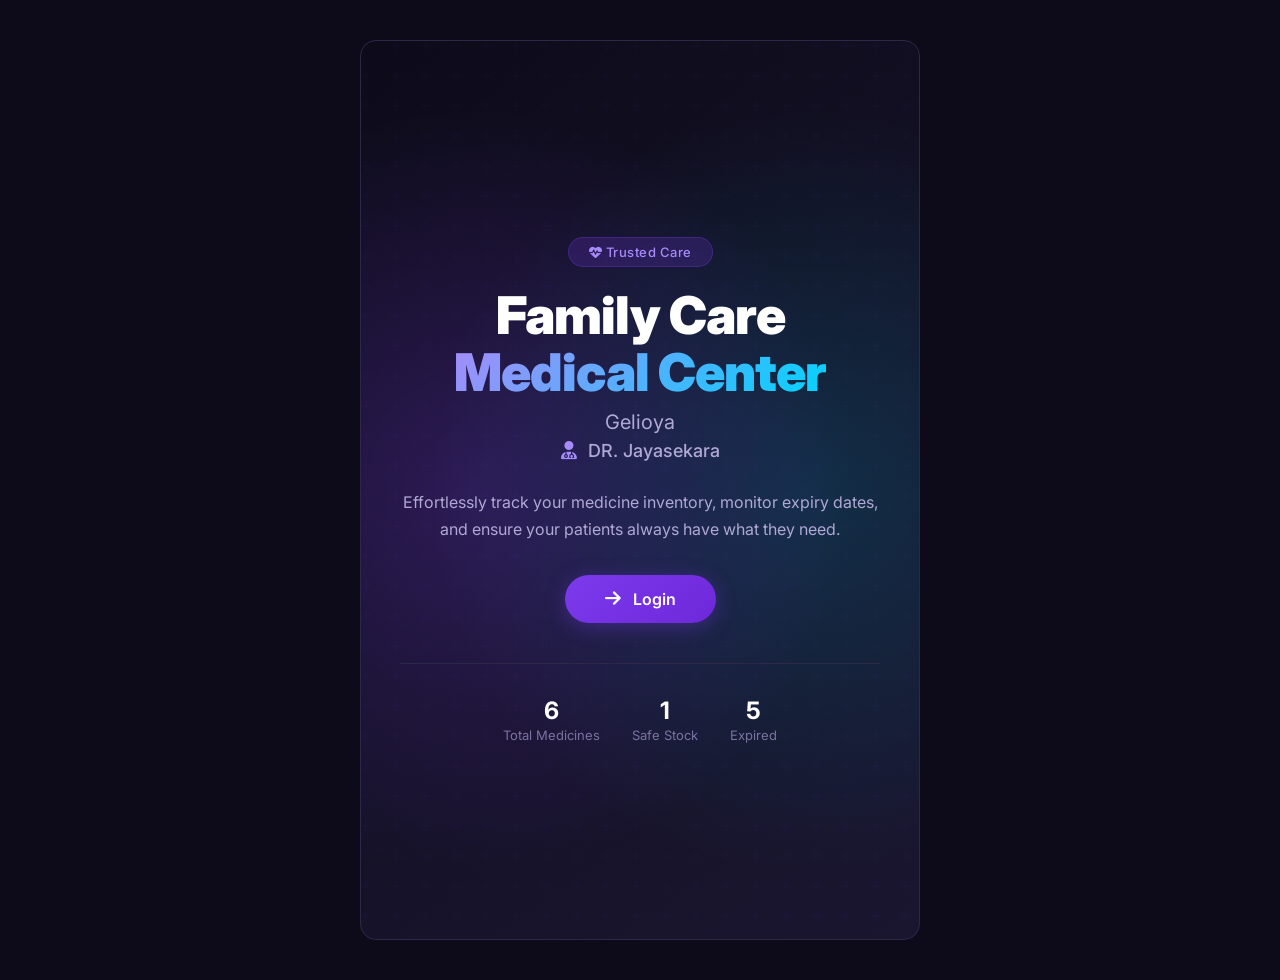
==== index.html @ 19b18eed "Add Login page and modif the project" ====
<!DOCTYPE html>
<html lang="en">
<head>
    <meta charset="UTF-8" />
    <meta name="viewport" content="width=device-width, initial-scale=1.0" />
    <title>MediTrack - Home</title>
    <!-- Google Fonts -->
    <link href="https://fonts.googleapis.com/css2?family=Inter:wght@300;400;500;600;700;800;900&display=swap" rel="stylesheet" />
    <!-- Font Awesome -->
    <link rel="stylesheet" href="https://cdnjs.cloudflare.com/ajax/libs/font-awesome/6.5.0/css/all.min.css" />
    <link rel="stylesheet" href="style.css" />
</head>
<body class="home-page">

    <!-- ===== MAIN CONTENT ===== -->
    <main class="main-content">

        <!-- Mobile Header -->
        <div class="mobile-header">
            <button class="sidebar-toggle" id="mobileToggle" onclick="toggleSidebar()">
                <i class="fas fa-bars"></i>
            </button>
            <span class="brand-mobile">MediTrack</span>
        </div>

        <!-- Home Page -->
        <section class="page" id="home">
            <div class="home-bg"></div>
            <div class="home-content">
                <div class="badge"><i class="fas fa-heartbeat"></i> Trusted Care</div>
                <h1>
                    Family Care<br />
                    <span class="highlight">Medical Center</span>
                </h1>
                <div class="sub-title">Gelioya</div>
                <div class="doctor-name-lg">
                    <i class="fas fa-user-md" style="color:var(--primary-light);margin-right:6px;"></i>
                    <span>DR. Jayasekara</span>
                </div>
                <p>
                    Effortlessly track your medicine inventory, monitor expiry dates,
                    and ensure your patients always have what they need.
                </p>
                <a href="login.html" class="btn-primary">
                    <i class="fas fa-arrow-right"></i> Login
                </a>

                <div class="home-stats-mini" id="homeStats">
                    <div class="stat-item">
                        <div class="num" id="homeTotal">0</div>
                        <div class="label">Total Medicines</div>
                    </div>
                    <div class="stat-item">
                        <div class="num" id="homeSafe">0</div>
                        <div class="label">Safe Stock</div>
                    </div>
                    <div class="stat-item">
                        <div class="num" id="homeExpired">0</div>
                        <div class="label">Expired</div>
                    </div>
                </div>
            </div>
        </section>

    </main>

    <!-- ===== SIDEBAR OVERLAY (mobile) ===== -->
    <div class="sidebar-overlay" id="sidebarOverlay"></div>

    <script src="app.js"></script>
    <script>
        // Sidebar toggle for mobile
        function toggleSidebar() {
            document.getElementById('sidebar').classList.toggle('open');
            document.getElementById('sidebarOverlay').classList.toggle('open');
        }
        document.getElementById('sidebarOverlay').addEventListener('click', function() {
            document.getElementById('sidebar').classList.remove('open');
            this.classList.remove('open');
        });

        // Update home stats
        function updateHomeStats() {
            const medicines = getMedicines();
            const total = medicines.length;
            let safe = 0, expired = 0;
            medicines.forEach(m => {
                const days = getDaysLeft(m.expiry);
                if (days < 0) expired++;
                else safe++;
            });
            document.getElementById('homeTotal').textContent = total;
            document.getElementById('homeSafe').textContent = safe;
            document.getElementById('homeExpired').textContent = expired;
        }
        updateHomeStats();
    </script>
</body>
</html>
---- style.css ----
/* ===== RESET & BASE ===== */
* {
    margin: 0;
    padding: 0;
    box-sizing: border-box;
}

:root {
    --primary: #7C3AED;
    --primary-light: #A78BFA;
    --primary-dark: #4C1D95;
    --secondary: #0D0B1A;
    --card-bg: #1A1630;
    --card-border: #2D2848;
    --text-primary: #FFFFFF;
    --text-secondary: #B0A8D4;
    --text-muted: #7A72A0;
    --accent: #00D4FF;
    --danger: #EF4444;
    --warning: #F59E0B;
    --success: #10B981;
    --info: #3B82F6;
    --radius: 16px;
    --shadow: 0 8px 32px rgba(0, 0, 0, 0.4);
    --transition: all 0.3s cubic-bezier(0.4, 0, 0.2, 1);
}

html {
    scroll-behavior: smooth;
}

body {
    font-family: 'Inter', sans-serif;
    background: var(--secondary);
    color: var(--text-primary);
    min-height: 100vh;
    overflow-x: hidden;
    display: flex;
}

/* ===== SCROLLBAR ===== */
::-webkit-scrollbar {
    width: 6px;
}

::-webkit-scrollbar-track {
    background: var(--secondary);
}

::-webkit-scrollbar-thumb {
    background: var(--primary);
    border-radius: 10px;
}

/* ===== SIDEBAR ===== */
.sidebar {
    width: 240px;
    min-height: 100vh;
    background: var(--card-bg);
    border-right: 1px solid var(--card-border);
    padding: 28px 20px;
    position: fixed;
    top: 0;
    left: 0;
    bottom: 0;
    z-index: 100;
    display: flex;
    flex-direction: column;
    transition: transform 0.3s ease;
}

.sidebar-brand {
    display: flex;
    align-items: center;
    gap: 12px;
    margin-bottom: 48px;
    padding-left: 4px;
}

.sidebar-brand .brand-icon {
    width: 44px;
    height: 44px;
    background: linear-gradient(135deg, var(--primary), var(--accent));
    border-radius: 12px;
    display: flex;
    align-items: center;
    justify-content: center;
    font-size: 22px;
    color: #fff;
    flex-shrink: 0;
}

.sidebar-brand h1 {
    font-size: 20px;
    font-weight: 800;
    background: linear-gradient(135deg, #fff, var(--primary-light));
    -webkit-background-clip: text;
    -webkit-text-fill-color: transparent;
    background-clip: text;
    letter-spacing: -0.5px;
}

.sidebar-nav {
    display: flex;
    flex-direction: column;
    gap: 6px;
    flex: 1;
}

.sidebar-nav a {
    display: flex;
    align-items: center;
    gap: 14px;
    padding: 12px 16px;
    border-radius: 12px;
    color: var(--text-secondary);
    text-decoration: none;
    font-weight: 500;
    font-size: 14px;
    transition: var(--transition);
    cursor: pointer;
}

.sidebar-nav a i {
    width: 20px;
    font-size: 16px;
    color: var(--text-muted);
    transition: var(--transition);
}

.sidebar-nav a:hover {
    background: rgba(124, 58, 237, 0.15);
    color: #fff;
}

.sidebar-nav a:hover i {
    color: var(--primary-light);
}

.sidebar-nav a.active {
    background: linear-gradient(135deg, rgba(124, 58, 237, 0.25), rgba(0, 212, 255, 0.10));
    color: #fff;
    box-shadow: inset 0 0 0 1px rgba(124, 58, 237, 0.3);
}

.sidebar-nav a.active i {
    color: var(--accent);
}

.sidebar-footer {
    margin-top: auto;
    padding-top: 20px;
    border-top: 1px solid var(--card-border);
    font-size: 12px;
    color: var(--text-muted);
    display: flex;
    flex-direction: column;
    gap: 4px;
}

.sidebar-footer .doctor-name {
    color: var(--text-secondary);
    font-weight: 500;
}

/* ===== MAIN CONTENT ===== */
.main-content {
    margin-left: 240px;
    flex: 1;
    padding: 32px 40px;
    min-height: 100vh;
    position: relative;
}

/* ===== PAGE CONTAINERS ===== */
.page {
    display: block;
    animation: fadeSlideIn 0.4s ease forwards;
}

@keyframes fadeSlideIn {
    0% {
        opacity: 0;
        transform: translateY(16px);
    }

    100% {
        opacity: 1;
        transform: translateY(0);
    }
}

/* ===== HOME PAGE ===== */
#home {
    min-height: 100vh;
    display: flex;
    align-items: center;
    justify-content: center;
    position: relative;
    padding: 20px 0;
}

.home-page .main-content {
    margin-left: 0;
    min-height: 100vh;
    display: flex;
    align-items: center;
    justify-content: center;
    padding: 40px 20px;
}

#home .home-bg {
    position: absolute;
    inset: 0;
    z-index: 0;
    border-radius: var(--radius);
    overflow: hidden;
    background:
        radial-gradient(ellipse at 20% 50%, rgba(124, 58, 237, 0.25) 0%, transparent 60%),
        radial-gradient(ellipse at 80% 50%, rgba(0, 212, 255, 0.15) 0%, transparent 60%),
        linear-gradient(145deg, #0D0B1A 0%, #1A1630 100%);
    border: 1px solid var(--card-border);
}

#home .home-bg::after {
    content: '';
    position: absolute;
    inset: 0;
    background:
        url("data:image/svg+xml,%3Csvg width='60' height='60' viewBox='0 0 60 60' xmlns='http://www.w3.org/2000/svg'%3E%3Cg fill='none' fill-rule='evenodd'%3E%3Cg fill='%237C3AED' fill-opacity='0.05'%3E%3Cpath d='M36 34v-4h-2v4h-4v2h4v4h2v-4h4v-2h-4zm0-30V0h-2v4h-4v2h4v4h2V6h4V4h-4zM6 34v-4H4v4H0v2h4v4h2v-4h4v-2H6zM6 4V0H4v4H0v2h4v4h2V6h4V4H6z'/%3E%3C/g%3E%3C/g%3E%3C/svg%3E");
    opacity: 0.5;
}

.home-content {
    position: relative;
    z-index: 1;
    text-align: center;
    max-width: 800px;
    padding: 40px;
}

.home-content .badge {
    display: inline-block;
    background: rgba(124, 58, 237, 0.2);
    border: 1px solid rgba(124, 58, 237, 0.3);
    padding: 6px 20px;
    border-radius: 50px;
    font-size: 13px;
    font-weight: 500;
    color: var(--primary-light);
    margin-bottom: 20px;
    letter-spacing: 0.5px;
}

.home-content h1 {
    font-size: 52px;
    font-weight: 900;
    line-height: 1.1;
    margin-bottom: 8px;
    letter-spacing: -1px;
}

.home-content h1 .highlight {
    background: linear-gradient(135deg, var(--primary-light), var(--accent));
    -webkit-background-clip: text;
    -webkit-text-fill-color: transparent;
    background-clip: text;
}

.home-content .sub-title {
    font-size: 20px;
    color: var(--text-secondary);
    font-weight: 400;
    margin-bottom: 6px;
}

.home-content .doctor-name-lg {
    font-size: 18px;
    color: var(--text-muted);
    font-weight: 400;
    margin-bottom: 28px;
}

.home-content .doctor-name-lg span {
    color: var(--text-secondary);
    font-weight: 500;
}

.home-content p {
    color: var(--text-secondary);
    font-size: 16px;
    line-height: 1.7;
    max-width: 480px;
    margin: 0 auto 32px;
}

.btn-primary {
    display: inline-flex;
    align-items: center;
    gap: 12px;
    padding: 14px 40px;
    background: linear-gradient(135deg, var(--primary), #6D28D9);
    color: #fff;
    border: none;
    border-radius: 50px;
    font-size: 16px;
    font-weight: 600;
    cursor: pointer;
    transition: var(--transition);
    box-shadow: 0 4px 20px rgba(124, 58, 237, 0.35);
    text-decoration: none;
}

.btn-primary:hover {
    transform: translateY(-2px);
    box-shadow: 0 8px 32px rgba(124, 58, 237, 0.5);
}

.btn-primary i {
    font-size: 18px;
}

.home-stats-mini {
    display: flex;
    gap: 32px;
    justify-content: center;
    margin-top: 40px;
    padding-top: 32px;
    border-top: 1px solid var(--card-border);
}

.home-stats-mini .stat-item {
    text-align: center;
}

.home-stats-mini .stat-item .num {
    font-size: 24px;
    font-weight: 700;
    color: #fff;
}

.home-stats-mini .stat-item .label {
    font-size: 13px;
    color: var(--text-muted);
    margin-top: 2px;
}

/* ===== DASHBOARD ===== */
.page-header {
    display: flex;
    justify-content: space-between;
    align-items: flex-start;
    margin-bottom: 28px;
    flex-wrap: wrap;
    gap: 16px;
}

.page-header h2 {
    font-size: 26px;
    font-weight: 700;
    letter-spacing: -0.5px;
}

.page-header h2 small {
    font-size: 15px;
    font-weight: 400;
    color: var(--text-muted);
    display: block;
    margin-top: 2px;
}

.page-header .header-actions {
    display: flex;
    gap: 12px;
    align-items: center;
}

.btn-outline {
    display: inline-flex;
    align-items: center;
    gap: 8px;
    padding: 10px 20px;
    background: transparent;
    color: var(--text-secondary);
    border: 1px solid var(--card-border);
    border-radius: 10px;
    font-size: 14px;
    font-weight: 500;
    cursor: pointer;
    transition: var(--transition);
    text-decoration: none;
}

.btn-outline:hover {
    background: rgba(124, 58, 237, 0.1);
    border-color: var(--primary);
    color: #fff;
}

.btn-add {
    display: inline-flex;
    align-items: center;
    gap: 8px;
    padding: 10px 24px;
    background: linear-gradient(135deg, var(--primary), #6D28D9);
    color: #fff;
    border: none;
    border-radius: 10px;
    font-size: 14px;
    font-weight: 600;
    cursor: pointer;
    transition: var(--transition);
    box-shadow: 0 4px 16px rgba(124, 58, 237, 0.3);
    text-decoration: none;
}

.btn-add:hover {
    transform: translateY(-2px);
    box-shadow: 0 8px 28px rgba(124, 58, 237, 0.45);
}

/* Stats Cards */
.stats-grid {
    display: grid;
    grid-template-columns: repeat(auto-fit, minmax(200px, 1fr));
    gap: 16px;
    margin-bottom: 28px;
}

.stat-card {
    background: var(--card-bg);
    border: 1px solid var(--card-border);
    border-radius: var(--radius);
    padding: 20px 24px;
    transition: var(--transition);
}

.stat-card:hover {
    border-color: rgba(124, 58, 237, 0.3);
    transform: translateY(-2px);
}

.stat-card .stat-icon {
    width: 44px;
    height: 44px;
    border-radius: 12px;
    display: flex;
    align-items: center;
    justify-content: center;
    font-size: 20px;
    margin-bottom: 12px;
}

.stat-card .stat-icon.purple {
    background: rgba(124, 58, 237, 0.2);
    color: var(--primary-light);
}

.stat-card .stat-icon.green {
    background: rgba(16, 185, 129, 0.2);
    color: var(--success);
}

.stat-card .stat-icon.red {
    background: rgba(239, 68, 68, 0.2);
    color: var(--danger);
}

.stat-card .stat-icon.yellow {
    background: rgba(245, 158, 11, 0.2);
    color: var(--warning);
}

.stat-card .stat-number {
    font-size: 28px;
    font-weight: 700;
    letter-spacing: -0.5px;
}

.stat-card .stat-label {
    font-size: 14px;
    color: var(--text-muted);
    margin-top: 2px;
}

/* Search & Table */
.table-toolbar {
    display: flex;
    justify-content: space-between;
    align-items: center;
    flex-wrap: wrap;
    gap: 12px;
    margin-bottom: 16px;
}

.search-box {
    display: flex;
    align-items: center;
    gap: 10px;
    background: var(--card-bg);
    border: 1px solid var(--card-border);
    border-radius: 10px;
    padding: 0 16px;
    transition: var(--transition);
    flex: 1;
    max-width: 360px;
}

.search-box:focus-within {
    border-color: var(--primary);
    box-shadow: 0 0 0 3px rgba(124, 58, 237, 0.15);
}

.search-box i {
    color: var(--text-muted);
    font-size: 14px;
}

.search-box input {
    background: none;
    border: none;
    padding: 11px 0;
    color: #fff;
    font-size: 14px;
    width: 100%;
    outline: none;
    font-family: inherit;
}

.search-box input::placeholder {
    color: var(--text-muted);
}

.table-wrapper {
    background: var(--card-bg);
    border: 1px solid var(--card-border);
    border-radius: var(--radius);
    overflow: hidden;
    overflow-x: auto;
}

table {
    width: 100%;
    border-collapse: collapse;
    font-size: 14px;
    min-width: 700px;
}

thead {
    background: rgba(124, 58, 237, 0.08);
}

thead th {
    padding: 14px 18px;
    text-align: left;
    font-weight: 600;
    color: var(--text-secondary);
    font-size: 12px;
    text-transform: uppercase;
    letter-spacing: 0.5px;
    border-bottom: 1px solid var(--card-border);
}

tbody td {
    padding: 14px 18px;
    border-bottom: 1px solid rgba(45, 40, 72, 0.5);
    color: var(--text-secondary);
    vertical-align: middle;
}

tbody tr:last-child td {
    border-bottom: none;
}

tbody tr:hover {
    background: rgba(124, 58, 237, 0.04);
}

.medicine-name {
    color: #fff;
    font-weight: 500;
}

/* Status Badges */
.status-badge {
    display: inline-flex;
    align-items: center;
    gap: 6px;
    padding: 4px 14px;
    border-radius: 50px;
    font-size: 12px;
    font-weight: 600;
    white-space: nowrap;
}

.status-badge .dot {
    width: 6px;
    height: 6px;
    border-radius: 50%;
    display: inline-block;
}

.status-badge.safe {
    background: rgba(16, 185, 129, 0.15);
    color: var(--success);
}

.status-badge.safe .dot {
    background: var(--success);
}

.status-badge.expiring {
    background: rgba(245, 158, 11, 0.15);
    color: var(--warning);
}

.status-badge.expiring .dot {
    background: var(--warning);
}

.status-badge.expired {
    background: rgba(239, 68, 68, 0.15);
    color: var(--danger);
}

.status-badge.expired .dot {
    background: var(--danger);
}

.days-left {
    font-weight: 500;
}

.days-left.safe {
    color: var(--success);
}

.days-left.expiring {
    color: var(--warning);
}

.days-left.expired {
    color: var(--danger);
}

.action-btns {
    display: flex;
    gap: 6px;
}

.action-btns a,
.action-btns button {
    background: none;
    border: none;
    padding: 6px 10px;
    border-radius: 8px;
    cursor: pointer;
    font-size: 13px;
    transition: var(--transition);
    color: var(--text-muted);
    text-decoration: none;
    display: inline-flex;
    align-items: center;
}

.action-btns .edit-btn:hover {
    background: rgba(59, 130, 246, 0.15);
    color: var(--info);
}

.action-btns .delete-btn:hover {
    background: rgba(239, 68, 68, 0.15);
    color: var(--danger);
}

.empty-state {
    text-align: center;
    padding: 48px 20px;
}

.empty-state i {
    font-size: 48px;
    color: var(--text-muted);
    margin-bottom: 16px;
    opacity: 0.4;
}

.empty-state h4 {
    font-size: 18px;
    font-weight: 600;
    margin-bottom: 4px;
    color: #fff;
}

.empty-state p {
    color: var(--text-muted);
    font-size: 14px;
}

/* ===== ADD PAGE (FORM) ===== */
.add-page {
    max-width: 600px;
    margin: 0 auto;
    padding: 20px 0;
}

.add-page .card {
    background: var(--card-bg);
    border: 1px solid var(--card-border);
    border-radius: var(--radius);
    padding: 32px;
    box-shadow: var(--shadow);
}

.add-page .card h2 {
    font-size: 24px;
    font-weight: 700;
    margin-bottom: 8px;
}

.add-page .card .sub {
    color: var(--text-muted);
    font-size: 14px;
    margin-bottom: 24px;
}

.form-group {
    margin-bottom: 18px;
}

.form-group label {
    display: block;
    font-size: 13px;
    font-weight: 600;
    color: var(--text-secondary);
    margin-bottom: 6px;
}

.form-group label .required {
    color: var(--danger);
    margin-left: 2px;
}

.form-group input,
.form-group select {
    width: 100%;
    padding: 11px 14px;
    background: rgba(255, 255, 255, 0.05);
    border: 1px solid var(--card-border);
    border-radius: 10px;
    color: #fff;
    font-size: 14px;
    font-family: inherit;
    transition: var(--transition);
    outline: none;
}

.form-group input:focus,
.form-group select:focus {
    border-color: var(--primary);
    box-shadow: 0 0 0 3px rgba(124, 58, 237, 0.15);
}

.form-group input::placeholder {
    color: var(--text-muted);
}

.form-group select option {
    background: var(--card-bg);
    color: #fff;
}

.form-actions {
    display: flex;
    gap: 12px;
    margin-top: 24px;
}

.form-actions .btn-secondary {
    flex: 1;
    padding: 11px;
    background: rgba(255, 255, 255, 0.06);
    border: 1px solid var(--card-border);
    border-radius: 10px;
    color: var(--text-secondary);
    font-weight: 500;
    cursor: pointer;
    transition: var(--transition);
    font-family: inherit;
    font-size: 14px;
    text-align: center;
    text-decoration: none;
}

.form-actions .btn-secondary:hover {
    background: rgba(255, 255, 255, 0.10);
    color: #fff;
}

.form-actions .btn-submit {
    flex: 2;
    padding: 11px;
    background: linear-gradient(135deg, var(--primary), #6D28D9);
    border: none;
    border-radius: 10px;
    color: #fff;
    font-weight: 600;
    cursor: pointer;
    transition: var(--transition);
    font-family: inherit;
    font-size: 14px;
    box-shadow: 0 4px 16px rgba(124, 58, 237, 0.3);
}

.form-actions .btn-submit:hover {
    transform: translateY(-2px);
    box-shadow: 0 8px 28px rgba(124, 58, 237, 0.45);
}

/* ===== TOAST (optional, used in dashboard) ===== */
.toast-container {
    position: fixed;
    bottom: 30px;
    right: 30px;
    z-index: 300;
    display: flex;
    flex-direction: column;
    gap: 10px;
    max-width: 380px;
    width: 100%;
}

.toast {
    padding: 14px 20px;
    background: var(--card-bg);
    border: 1px solid var(--card-border);
    border-radius: 12px;
    box-shadow: var(--shadow);
    display: flex;
    align-items: center;
    gap: 12px;
    animation: slideInToast 0.35s ease;
    border-left: 4px solid var(--primary);
}

.toast.success {
    border-left-color: var(--success);
}

.toast.error {
    border-left-color: var(--danger);
}

.toast.warning {
    border-left-color: var(--warning);
}

.toast .toast-icon {
    font-size: 20px;
    flex-shrink: 0;
}

.toast .toast-icon.success {
    color: var(--success);
}

.toast .toast-icon.error {
    color: var(--danger);
}

.toast .toast-icon.warning {
    color: var(--warning);
}

.toast .toast-msg {
    font-size: 14px;
    font-weight: 500;
    flex: 1;
}

.toast .toast-close {
    background: none;
    border: none;
    color: var(--text-muted);
    cursor: pointer;
    font-size: 16px;
    padding: 4px;
}

@keyframes slideInToast {
    0% {
        opacity: 0;
        transform: translateX(40px);
    }

    100% {
        opacity: 1;
        transform: translateX(0);
    }
}

/* ===== RESPONSIVE ===== */
@media (max-width: 992px) {
    .sidebar {
        transform: translateX(-100%);
        width: 260px;
    }

    .sidebar.open {
        transform: translateX(0);
    }

    .main-content {
        margin-left: 0;
        padding: 20px;
    }

    .home-content h1 {
        font-size: 36px;
    }

    .stats-grid {
        grid-template-columns: repeat(2, 1fr);
    }

    .page-header {
        flex-direction: column;
        align-items: stretch;
    }

    .page-header .header-actions {
        flex-wrap: wrap;
    }

    .search-box {
        max-width: 100%;
    }
}

@media (max-width: 600px) {
    .stats-grid {
        grid-template-columns: 1fr;
    }

    .home-content h1 {
        font-size: 28px;
    }

    .home-stats-mini {
        flex-direction: column;
        gap: 12px;
    }

    .add-page .card {
        padding: 20px;
    }

    .form-actions {
        flex-direction: column;
    }

    .table-wrapper {
        font-size: 13px;
    }

    thead th,
    tbody td {
        padding: 10px 12px;
    }

    .action-btns a,
    .action-btns button {
        padding: 4px 8px;
        font-size: 12px;
    }

    .sidebar-toggle {
        display: flex !important;
    }
}

/* ===== HAMBURGER TOGGLE (mobile) ===== */
.sidebar-toggle {
    display: none;
    background: var(--card-bg);
    border: 1px solid var(--card-border);
    border-radius: 10px;
    padding: 10px 14px;
    color: #fff;
    font-size: 20px;
    cursor: pointer;
    align-items: center;
    justify-content: center;
    transition: var(--transition);
}

.sidebar-toggle:hover {
    background: rgba(124, 58, 237, 0.15);
}

.sidebar-overlay {
    display: none;
    position: fixed;
    inset: 0;
    background: rgba(0, 0, 0, 0.5);
    z-index: 99;
}

.sidebar-overlay.open {
    display: block;
}

.mobile-header {
    display: none;
    align-items: center;
    gap: 14px;
    margin-bottom: 20px;
}

.mobile-header .brand-mobile {
    font-size: 20px;
    font-weight: 800;
    background: linear-gradient(135deg, #fff, var(--primary-light));
    -webkit-background-clip: text;
    -webkit-text-fill-color: transparent;
    background-clip: text;
}

@media (max-width: 992px) {
    .mobile-header {
        display: flex;
    }
}



/* ===== LOGIN CARD ===== */
.login-wrapper {
    width: 100%;
    max-width: 800px;
    min-height: 100vh;
    display: flex;
    align-items: center;
    justify-content: center;
    margin: 0 auto;
    padding: 40px 16px;
    animation: fadeSlideIn 0.5s ease forwards;
}

@keyframes fadeSlideIn {
    0% {
        opacity: 0;
        transform: translateY(24px);
    }

    100% {
        opacity: 1;
        transform: translateY(0);
    }
}

.login-card {
    background: var(--card-bg);
    border: 1px solid var(--card-border);
    border-radius: var(--radius);
    padding: 40px 32px;
    box-shadow: var(--shadow);
    position: relative;
    overflow: hidden;
}

/* subtle glow */
.login-card::before {
    content: '';
    position: absolute;
    top: -50%;
    left: -50%;
    width: 200%;
    height: 200%;
    background: radial-gradient(circle at 30% 20%, rgba(124, 58, 237, 0.06), transparent 60%);
    pointer-events: none;
}

.login-brand {
    display: flex;
    align-items: center;
    justify-content: center;
    gap: 14px;
    margin-bottom: 32px;
}

.login-brand .brand-icon {
    width: 52px;
    height: 52px;
    background: linear-gradient(135deg, var(--primary), var(--accent));
    border-radius: 14px;
    display: flex;
    align-items: center;
    justify-content: center;
    font-size: 26px;
    color: #fff;
    flex-shrink: 0;
}

.login-brand h1 {
    font-size: 28px;
    font-weight: 800;
    background: linear-gradient(135deg, #fff, var(--primary-light));
    -webkit-background-clip: text;
    -webkit-text-fill-color: transparent;
    background-clip: text;
    letter-spacing: -0.5px;
}

.login-title {
    text-align: center;
    margin-bottom: 28px;
}

.login-title h2 {
    font-size: 22px;
    font-weight: 700;
    letter-spacing: -0.3px;
}

.login-title p {
    color: var(--text-muted);
    font-size: 14px;
    margin-top: 4px;
}

/* ===== FORM ===== */
.form-group {
    margin-bottom: 20px;
}

.form-group label {
    display: block;
    font-size: 13px;
    font-weight: 600;
    color: var(--text-secondary);
    margin-bottom: 6px;
}

.form-group label .required {
    color: var(--danger);
    margin-left: 2px;
}

.form-group .input-wrap {
    position: relative;
}

.form-group .input-wrap i {
    position: absolute;
    left: 14px;
    top: 50%;
    transform: translateY(-50%);
    color: var(--text-muted);
    font-size: 16px;
    transition: var(--transition);
}

.form-group input {
    width: 100%;
    padding: 12px 14px 12px 44px;
    background: rgba(255, 255, 255, 0.05);
    border: 1px solid var(--card-border);
    border-radius: 10px;
    color: #fff;
    font-size: 15px;
    font-family: inherit;
    transition: var(--transition);
    outline: none;
}

.form-group input:focus {
    border-color: var(--primary);
    box-shadow: 0 0 0 3px rgba(124, 58, 237, 0.15);
}

.form-group input::placeholder {
    color: var(--text-muted);
}

.form-group .input-wrap:focus-within i {
    color: var(--primary-light);
}

/* ===== OPTIONS ROW ===== */
.login-options {
    display: flex;
    justify-content: space-between;
    align-items: center;
    margin: 6px 0 24px;
    font-size: 13px;
}

.login-options .remember {
    display: flex;
    align-items: center;
    gap: 8px;
    color: var(--text-secondary);
    cursor: pointer;
}

.login-options .remember input[type="checkbox"] {
    accent-color: var(--primary);
    width: 16px;
    height: 16px;
    cursor: pointer;
}

.login-options .forgot a {
    color: var(--text-muted);
    text-decoration: none;
    transition: var(--transition);
}

.login-options .forgot a:hover {
    color: var(--primary-light);
}

/* ===== BUTTON ===== */
.btn-login {
    width: 100%;
    padding: 14px;
    background: linear-gradient(135deg, var(--primary), #6D28D9);
    border: none;
    border-radius: 10px;
    color: #fff;
    font-size: 16px;
    font-weight: 600;
    cursor: pointer;
    transition: var(--transition);
    box-shadow: 0 4px 20px rgba(124, 58, 237, 0.35);
    display: flex;
    align-items: center;
    justify-content: center;
    gap: 10px;
    font-family: inherit;
}

.btn-login:hover {
    transform: translateY(-2px);
    box-shadow: 0 8px 32px rgba(124, 58, 237, 0.5);
}

.btn-login:active {
    transform: translateY(0);
}

/* ===== ERROR MESSAGE ===== */
.login-error {
    background: rgba(239, 68, 68, 0.12);
    border: 1px solid rgba(239, 68, 68, 0.25);
    border-radius: 10px;
    padding: 12px 16px;
    margin-bottom: 20px;
    display: none;
    align-items: center;
    gap: 10px;
    color: #FCA5A5;
    font-size: 14px;
    font-weight: 500;
}

.login-error i {
    color: var(--danger);
    font-size: 18px;
}

.login-error.show {
    display: flex;
}

/* ===== RESPONSIVE ===== */
@media (max-width: 480px) {
    .login-card {
        padding: 28px 20px;
    }

    .login-brand h1 {
        font-size: 22px;
    }

    .login-brand .brand-icon {
        width: 44px;
        height: 44px;
        font-size: 20px;
    }

    .login-title h2 {
        font-size: 19px;
    }

    .login-options {
        flex-direction: column;
        align-items: flex-start;
        gap: 10px;
    }
}
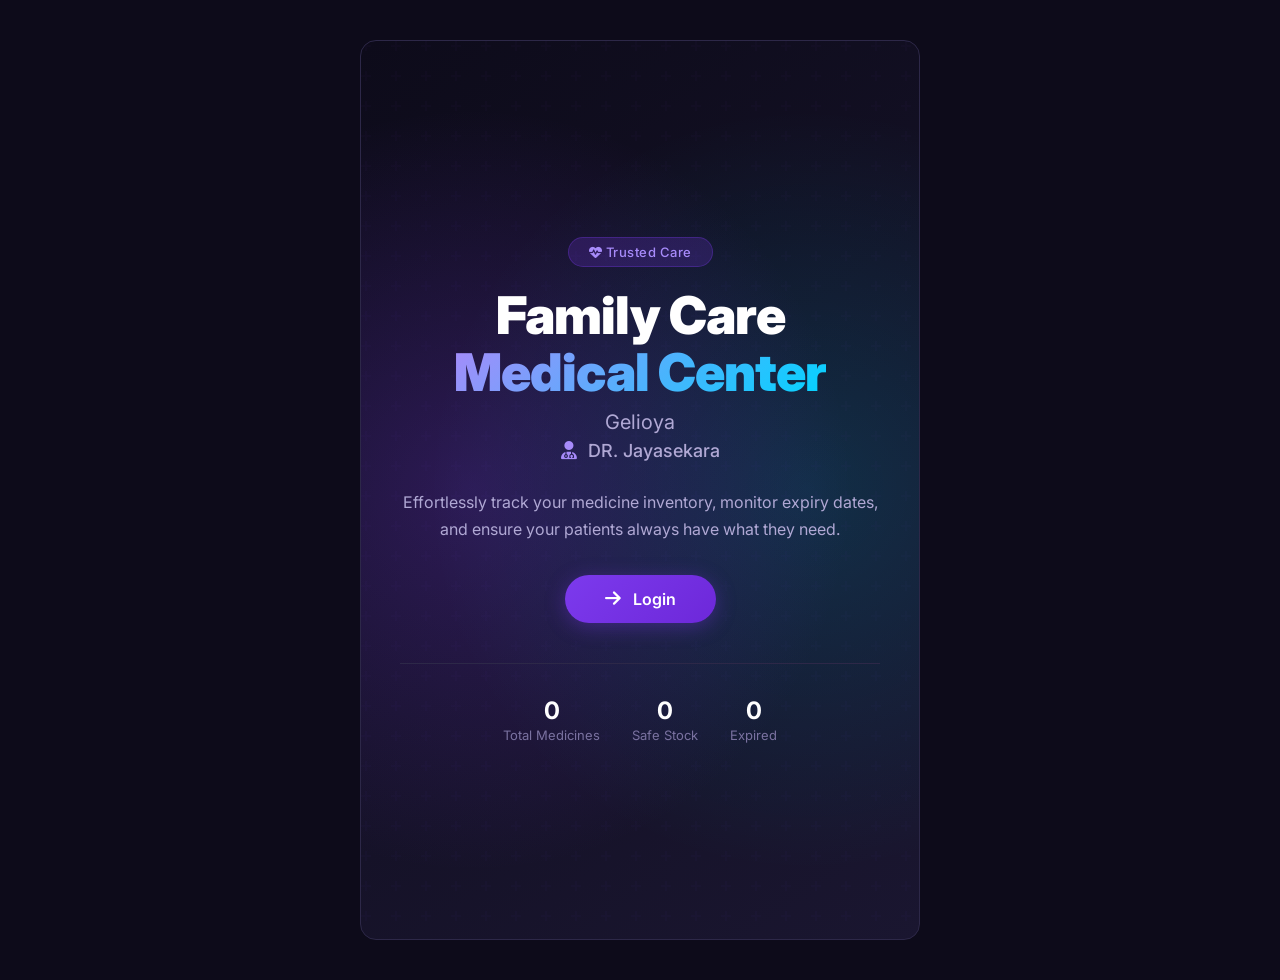
==== commit 7c83fe93: "Setup PHP Project Structure" ====
--- a/index.html
+++ b/index.html
@@ -8,7 +8,7 @@
     <link href="https://fonts.googleapis.com/css2?family=Inter:wght@300;400;500;600;700;800;900&display=swap" rel="stylesheet" />
     <!-- Font Awesome -->
     <link rel="stylesheet" href="https://cdnjs.cloudflare.com/ajax/libs/font-awesome/6.5.0/css/all.min.css" />
-    <link rel="stylesheet" href="style.css" />
+    <link rel="stylesheet" href="assets/style.css" />
 </head>
 <body class="home-page">
 
@@ -67,7 +67,7 @@
     <!-- ===== SIDEBAR OVERLAY (mobile) ===== -->
     <div class="sidebar-overlay" id="sidebarOverlay"></div>
 
-    <script src="app.js"></script>
+    <script src="assets/app.js"></script>
     <script>
         // Sidebar toggle for mobile
         function toggleSidebar() {
--- a/assets/style.css
+++ b/assets/style.css
@@ -0,0 +1,942 @@
+/* ===== RESET & BASE ===== */
+* {
+    margin: 0;
+    padding: 0;
+    box-sizing: border-box;
+}
+
+:root {
+    --primary: #7C3AED;
+    --primary-light: #A78BFA;
+    --primary-dark: #4C1D95;
+    --secondary: #0D0B1A;
+    --card-bg: #1A1630;
+    --card-border: #2D2848;
+    --text-primary: #FFFFFF;
+    --text-secondary: #B0A8D4;
+    --text-muted: #7A72A0;
+    --accent: #00D4FF;
+    --danger: #EF4444;
+    --warning: #F59E0B;
+    --success: #10B981;
+    --info: #3B82F6;
+    --radius: 16px;
+    --shadow: 0 8px 32px rgba(0, 0, 0, 0.4);
+    --transition: all 0.3s cubic-bezier(0.4, 0, 0.2, 1);
+}
+
+html {
+    scroll-behavior: smooth;
+}
+
+body {
+    font-family: 'Inter', sans-serif;
+    background: var(--secondary);
+    color: var(--text-primary);
+    min-height: 100vh;
+    overflow-x: hidden;
+    display: flex;
+}
+
+/* ===== SCROLLBAR ===== */
+::-webkit-scrollbar {
+    width: 6px;
+}
+
+::-webkit-scrollbar-track {
+    background: var(--secondary);
+}
+
+::-webkit-scrollbar-thumb {
+    background: var(--primary);
+    border-radius: 10px;
+}
+
+/* ===== SIDEBAR ===== */
+.sidebar {
+    width: 240px;
+    min-height: 100vh;
+    background: var(--card-bg);
+    border-right: 1px solid var(--card-border);
+    padding: 28px 20px;
+    position: fixed;
+    top: 0;
+    left: 0;
+    bottom: 0;
+    z-index: 100;
+    display: flex;
+    flex-direction: column;
+    transition: transform 0.3s ease;
+}
+
+.sidebar-brand {
+    display: flex;
+    align-items: center;
+    gap: 12px;
+    margin-bottom: 48px;
+    padding-left: 4px;
+}
+
+.sidebar-brand .brand-icon {
+    width: 44px;
+    height: 44px;
+    background: linear-gradient(135deg, var(--primary), var(--accent));
+    border-radius: 12px;
+    display: flex;
+    align-items: center;
+    justify-content: center;
+    font-size: 22px;
+    color: #fff;
+    flex-shrink: 0;
+}
+
+.sidebar-brand h1 {
+    font-size: 20px;
+    font-weight: 800;
+    background: linear-gradient(135deg, #fff, var(--primary-light));
+    -webkit-background-clip: text;
+    -webkit-text-fill-color: transparent;
+    background-clip: text;
+    letter-spacing: -0.5px;
+}
+
+.sidebar-nav {
+    display: flex;
+    flex-direction: column;
+    gap: 6px;
+    flex: 1;
+}
+
+.sidebar-nav a {
+    display: flex;
+    align-items: center;
+    gap: 14px;
+    padding: 12px 16px;
+    border-radius: 12px;
+    color: var(--text-secondary);
+    text-decoration: none;
+    font-weight: 500;
+    font-size: 14px;
+    transition: var(--transition);
+    cursor: pointer;
+}
+
+.sidebar-nav a i {
+    width: 20px;
+    font-size: 16px;
+    color: var(--text-muted);
+    transition: var(--transition);
+}
+
+.sidebar-nav a:hover {
+    background: rgba(124, 58, 237, 0.15);
+    color: #fff;
+}
+
+.sidebar-nav a:hover i {
+    color: var(--primary-light);
+}
+
+.sidebar-nav a.active {
+    background: linear-gradient(135deg, rgba(124, 58, 237, 0.25), rgba(0, 212, 255, 0.10));
+    color: #fff;
+    box-shadow: inset 0 0 0 1px rgba(124, 58, 237, 0.3);
+}
+
+.sidebar-nav a.active i {
+    color: var(--accent);
+}
+
+.sidebar-footer {
+    margin-top: auto;
+    padding-top: 20px;
+    border-top: 1px solid var(--card-border);
+    font-size: 12px;
+    color: var(--text-muted);
+    display: flex;
+    flex-direction: column;
+    gap: 4px;
+}
+
+.sidebar-footer .doctor-name {
+    color: var(--text-secondary);
+    font-weight: 500;
+}
+
+/* ===== MAIN CONTENT ===== */
+.main-content {
+    margin-left: 240px;
+    flex: 1;
+    padding: 32px 40px;
+    min-height: 100vh;
+    position: relative;
+}
+
+/* ===== PAGE CONTAINERS ===== */
+.page {
+    display: block;
+    animation: fadeSlideIn 0.4s ease forwards;
+}
+
+@keyframes fadeSlideIn {
+    0% {
+        opacity: 0;
+        transform: translateY(16px);
+    }
+
+    100% {
+        opacity: 1;
+        transform: translateY(0);
+    }
+}
+
+/* ===== HOME PAGE ===== */
+#home {
+    min-height: 100vh;
+    display: flex;
+    align-items: center;
+    justify-content: center;
+    position: relative;
+    padding: 20px 0;
+}
+
+.home-page .main-content {
+    margin-left: 0;
+    min-height: 100vh;
+    display: flex;
+    align-items: center;
+    justify-content: center;
+    padding: 40px 20px;
+}
+
+#home .home-bg {
+    position: absolute;
+    inset: 0;
+    z-index: 0;
+    border-radius: var(--radius);
+    overflow: hidden;
+    background:
+        radial-gradient(ellipse at 20% 50%, rgba(124, 58, 237, 0.25) 0%, transparent 60%),
+        radial-gradient(ellipse at 80% 50%, rgba(0, 212, 255, 0.15) 0%, transparent 60%),
+        linear-gradient(145deg, #0D0B1A 0%, #1A1630 100%);
+    border: 1px solid var(--card-border);
+}
+
+#home .home-bg::after {
+    content: '';
+    position: absolute;
+    inset: 0;
+    background:
+        url("data:image/svg+xml,%3Csvg width='60' height='60' viewBox='0 0 60 60' xmlns='http://www.w3.org/2000/svg'%3E%3Cg fill='none' fill-rule='evenodd'%3E%3Cg fill='%237C3AED' fill-opacity='0.05'%3E%3Cpath d='M36 34v-4h-2v4h-4v2h4v4h2v-4h4v-2h-4zm0-30V0h-2v4h-4v2h4v4h2V6h4V4h-4zM6 34v-4H4v4H0v2h4v4h2v-4h4v-2H6zM6 4V0H4v4H0v2h4v4h2V6h4V4H6z'/%3E%3C/g%3E%3C/g%3E%3C/svg%3E");
+    opacity: 0.5;
+}
+
+.home-content {
+    position: relative;
+    z-index: 1;
+    text-align: center;
+    max-width: 800px;
+    padding: 40px;
+}
+
+.home-content .badge {
+    display: inline-block;
+    background: rgba(124, 58, 237, 0.2);
+    border: 1px solid rgba(124, 58, 237, 0.3);
+    padding: 6px 20px;
+    border-radius: 50px;
+    font-size: 13px;
+    font-weight: 500;
+    color: var(--primary-light);
+    margin-bottom: 20px;
+    letter-spacing: 0.5px;
+}
+
+.home-content h1 {
+    font-size: 52px;
+    font-weight: 900;
+    line-height: 1.1;
+    margin-bottom: 8px;
+    letter-spacing: -1px;
+}
+
+.home-content h1 .highlight {
+    background: linear-gradient(135deg, var(--primary-light), var(--accent));
+    -webkit-background-clip: text;
+    -webkit-text-fill-color: transparent;
+    background-clip: text;
+}
+
+.home-content .sub-title {
+    font-size: 20px;
+    color: var(--text-secondary);
+    font-weight: 400;
+    margin-bottom: 6px;
+}
+
+.home-content .doctor-name-lg {
+    font-size: 18px;
+    color: var(--text-muted);
+    font-weight: 400;
+    margin-bottom: 28px;
+}
+
+.home-content .doctor-name-lg span {
+    color: var(--text-secondary);
+    font-weight: 500;
+}
+
+.home-content p {
+    color: var(--text-secondary);
+    font-size: 16px;
+    line-height: 1.7;
+    max-width: 480px;
+    margin: 0 auto 32px;
+}
+
+.btn-primary {
+    display: inline-flex;
+    align-items: center;
+    gap: 12px;
+    padding: 14px 40px;
+    background: linear-gradient(135deg, var(--primary), #6D28D9);
+    color: #fff;
+    border: none;
+    border-radius: 50px;
+    font-size: 16px;
+    font-weight: 600;
+    cursor: pointer;
+    transition: var(--transition);
+    box-shadow: 0 4px 20px rgba(124, 58, 237, 0.35);
+    text-decoration: none;
+}
+
+.btn-primary:hover {
+    transform: translateY(-2px);
+    box-shadow: 0 8px 32px rgba(124, 58, 237, 0.5);
+}
+
+.btn-primary i {
+    font-size: 18px;
+}
+
+.home-stats-mini {
+    display: flex;
+    gap: 32px;
+    justify-content: center;
+    margin-top: 40px;
+    padding-top: 32px;
+    border-top: 1px solid var(--card-border);
+}
+
+.home-stats-mini .stat-item {
+    text-align: center;
+}
+
+.home-stats-mini .stat-item .num {
+    font-size: 24px;
+    font-weight: 700;
+    color: #fff;
+}
+
+.home-stats-mini .stat-item .label {
+    font-size: 13px;
+    color: var(--text-muted);
+    margin-top: 2px;
+}
+
+/* ===== DASHBOARD ===== */
+.page-header {
+    display: flex;
+    justify-content: space-between;
+    align-items: flex-start;
+    margin-bottom: 28px;
+    flex-wrap: wrap;
+    gap: 16px;
+}
+
+.page-header h2 {
+    font-size: 26px;
+    font-weight: 700;
+    letter-spacing: -0.5px;
+}
+
+.page-header h2 small {
+    font-size: 15px;
+    font-weight: 400;
+    color: var(--text-muted);
+    display: block;
+    margin-top: 2px;
+}
+
+.page-header .header-actions {
+    display: flex;
+    gap: 12px;
+    align-items: center;
+}
+
+.btn-outline {
+    display: inline-flex;
+    align-items: center;
+    gap: 8px;
+    padding: 10px 20px;
+    background: transparent;
+    color: var(--text-secondary);
+    border: 1px solid var(--card-border);
+    border-radius: 10px;
+    font-size: 14px;
+    font-weight: 500;
+    cursor: pointer;
+    transition: var(--transition);
+    text-decoration: none;
+}
+
+.btn-outline:hover {
+    background: rgba(124, 58, 237, 0.1);
+    border-color: var(--primary);
+    color: #fff;
+}
+
+.btn-add {
+    display: inline-flex;
+    align-items: center;
+    gap: 8px;
+    padding: 12px 20px;
+    background: linear-gradient(135deg, var(--primary), var(--accent));
+    color: #fff;
+    border: none;
+    border-radius: 10px;
+    font-size: 14px;
+    font-weight: 600;
+    cursor: pointer;
+    transition: var(--transition);
+    text-decoration: none;
+}
+
+.btn-add:hover {
+    transform: translateY(-2px);
+    box-shadow: 0 8px 24px rgba(124, 58, 237, 0.35);
+}
+
+.stats-grid {
+    display: grid;
+    grid-template-columns: repeat(4, minmax(0, 1fr));
+    gap: 18px;
+    margin-bottom: 24px;
+}
+
+.stat-card {
+    background: linear-gradient(135deg, rgba(124, 58, 237, 0.12), rgba(255,255,255,0.02));
+    border: 1px solid var(--card-border);
+    border-radius: var(--radius);
+    padding: 20px;
+    display: flex;
+    align-items: center;
+    gap: 16px;
+    box-shadow: var(--shadow);
+}
+
+.stat-icon {
+    width: 52px;
+    height: 52px;
+    border-radius: 14px;
+    display: flex;
+    align-items: center;
+    justify-content: center;
+    font-size: 22px;
+    color: #fff;
+    flex-shrink: 0;
+}
+
+.stat-icon.purple { background: linear-gradient(135deg, var(--primary), #6D28D9); }
+.stat-icon.green { background: linear-gradient(135deg, var(--success), #059669); }
+.stat-icon.red { background: linear-gradient(135deg, var(--danger), #DC2626); }
+.stat-icon.yellow { background: linear-gradient(135deg, var(--warning), #D97706); }
+
+.stat-number {
+    font-size: 28px;
+    font-weight: 800;
+    letter-spacing: -0.5px;
+}
+
+.stat-label {
+    color: var(--text-muted);
+    font-size: 14px;
+    margin-top: 2px;
+}
+
+.table-toolbar {
+    display: flex;
+    justify-content: space-between;
+    align-items: center;
+    gap: 12px;
+    margin-bottom: 14px;
+    flex-wrap: wrap;
+}
+
+.search-box {
+    position: relative;
+    flex: 1;
+    max-width: 380px;
+}
+
+.search-box i {
+    position: absolute;
+    left: 14px;
+    top: 50%;
+    transform: translateY(-50%);
+    color: var(--text-muted);
+}
+
+.search-box input {
+    width: 100%;
+    padding: 12px 14px 12px 42px;
+    border: 1px solid var(--card-border);
+    border-radius: 10px;
+    background: rgba(255,255,255,0.04);
+    color: #fff;
+    outline: none;
+}
+
+.table-wrapper {
+    overflow-x: auto;
+    background: linear-gradient(135deg, rgba(124,58,237,0.08), rgba(255,255,255,0.02));
+    border: 1px solid var(--card-border);
+    border-radius: var(--radius);
+    box-shadow: var(--shadow);
+}
+
+table {
+    width: 100%;
+    border-collapse: collapse;
+    min-width: 760px;
+}
+
+th, td {
+    padding: 14px 16px;
+    text-align: left;
+    border-bottom: 1px solid rgba(255,255,255,0.06);
+}
+
+th {
+    background: rgba(255,255,255,0.03);
+    color: var(--text-secondary);
+    font-size: 12px;
+    font-weight: 600;
+    text-transform: uppercase;
+    letter-spacing: 0.03em;
+}
+
+tbody tr:hover {
+    background: rgba(255,255,255,0.03);
+}
+
+.medicine-name {
+    font-weight: 600;
+}
+
+.status-badge {
+    display: inline-flex;
+    align-items: center;
+    gap: 8px;
+    padding: 7px 12px;
+    border-radius: 999px;
+    font-size: 12px;
+    font-weight: 600;
+}
+
+.status-badge.safe {
+    background: rgba(16, 185, 129, 0.15);
+    color: #86efac;
+}
+
+.status-badge.expiring {
+    background: rgba(245, 158, 11, 0.15);
+    color: #fbbf24;
+}
+
+.status-badge.expired {
+    background: rgba(239, 68, 68, 0.15);
+    color: #fca5a5;
+}
+
+.status-badge .dot {
+    width: 8px;
+    height: 8px;
+    border-radius: 50%;
+    background: currentColor;
+}
+
+.days-left.safe { color: #86efac; }
+.days-left.expiring { color: #fbbf24; }
+.days-left.expired { color: #fca5a5; }
+
+.action-btns {
+    display: flex;
+    justify-content: center;
+    gap: 8px;
+}
+
+.edit-btn, .delete-btn {
+    width: 36px;
+    height: 36px;
+    border: none;
+    border-radius: 10px;
+    cursor: pointer;
+    display: inline-flex;
+    align-items: center;
+    justify-content: center;
+    color: #fff;
+    text-decoration: none;
+}
+
+.edit-btn { background: rgba(59, 130, 246, 0.2); }
+.delete-btn { background: rgba(239, 68, 68, 0.2); }
+
+.empty-state {
+    padding: 48px 20px;
+    text-align: center;
+    color: var(--text-secondary);
+}
+
+.empty-state i {
+    font-size: 44px;
+    color: var(--primary-light);
+    margin-bottom: 12px;
+}
+
+/* ===== MOBILE HEADER ===== */
+.mobile-header {
+    display: none;
+    align-items: center;
+    gap: 12px;
+    padding: 0 0 18px;
+    margin-bottom: 16px;
+    border-bottom: 1px solid var(--card-border);
+}
+
+.sidebar-toggle {
+    width: 42px;
+    height: 42px;
+    border: 1px solid var(--card-border);
+    border-radius: 12px;
+    background: rgba(255,255,255,0.04);
+    color: var(--text-primary);
+    display: inline-flex;
+    align-items: center;
+    justify-content: center;
+    cursor: pointer;
+}
+
+.brand-mobile {
+    font-size: 18px;
+    font-weight: 700;
+    letter-spacing: -0.3px;
+    color: var(--text-primary);
+}
+
+.sidebar-overlay {
+    position: fixed;
+    inset: 0;
+    background: rgba(0, 0, 0, 0.55);
+    opacity: 0;
+    pointer-events: none;
+    transition: opacity 0.3s ease;
+    z-index: 90;
+}
+
+.sidebar-overlay.open {
+    opacity: 1;
+    pointer-events: auto;
+}
+
+/* ===== FORMS ===== */
+.add-page {
+    min-height: calc(100vh - 80px);
+    display: flex;
+    align-items: center;
+    justify-content: center;
+}
+
+.card {
+    width: min(100%, 520px);
+    background: linear-gradient(135deg, rgba(124,58,237,0.12), rgba(255,255,255,0.02));
+    border: 1px solid var(--card-border);
+    border-radius: var(--radius);
+    padding: 32px;
+    box-shadow: var(--shadow);
+}
+
+.card h2 {
+    font-size: 26px;
+    margin-bottom: 6px;
+}
+
+.card .sub {
+    color: var(--text-muted);
+    margin-bottom: 24px;
+}
+
+.form-group {
+    margin-bottom: 18px;
+}
+
+.form-group label {
+    display: block;
+    margin-bottom: 8px;
+    color: var(--text-secondary);
+    font-weight: 500;
+}
+
+.form-group input, .form-group select {
+    width: 100%;
+    padding: 13px 14px;
+    border: 1px solid var(--card-border);
+    border-radius: 10px;
+    background: rgba(255,255,255,0.04);
+    color: #fff;
+    outline: none;
+}
+
+.form-group input:focus, .form-group select:focus {
+    border-color: var(--primary-light);
+    box-shadow: 0 0 0 3px rgba(124,58,237,0.15);
+}
+
+.required {
+    color: var(--danger);
+}
+
+.form-actions {
+    display: flex;
+    justify-content: flex-end;
+    gap: 12px;
+    margin-top: 24px;
+}
+
+.btn-secondary {
+    padding: 12px 20px;
+    background: transparent;
+    color: var(--text-secondary);
+    border: 1px solid var(--card-border);
+    border-radius: 10px;
+    font-size: 14px;
+    font-weight: 600;
+    cursor: pointer;
+    text-decoration: none;
+}
+
+.btn-submit {
+    padding: 12px 20px;
+    background: linear-gradient(135deg, var(--primary), var(--accent));
+    color: #fff;
+    border: none;
+    border-radius: 10px;
+    font-size: 14px;
+    font-weight: 600;
+    cursor: pointer;
+}
+
+/* ===== LOGIN ===== */
+.login-wrapper {
+    min-height: 100vh;
+    width: 100%;
+    display: grid;
+    place-items: center;
+    background: linear-gradient(135deg, #0D0B1A 0%, #1A1630 100%);
+    padding: 24px;
+}
+
+.login-card {
+    width: min(100%, 460px);
+    background: linear-gradient(135deg, rgba(124,58,237,0.14), rgba(255,255,255,0.03));
+    border: 1px solid var(--card-border);
+    border-radius: 24px;
+    padding: 32px;
+    box-shadow: var(--shadow);
+}
+
+.login-brand {
+    display: flex;
+    align-items: center;
+    justify-content: center;
+    gap: 12px;
+    margin-bottom: 20px;
+}
+
+.login-brand .brand-icon {
+    width: 48px;
+    height: 48px;
+    border-radius: 14px;
+    background: linear-gradient(135deg, var(--primary), var(--accent));
+    display: grid;
+    place-items: center;
+    color: #fff;
+    font-size: 22px;
+}
+
+.login-brand h1 {
+    font-size: 28px;
+    font-weight: 800;
+}
+
+.login-title {
+    text-align: center;
+    margin-bottom: 24px;
+}
+
+.login-title h2 {
+    font-size: 24px;
+    margin-bottom: 6px;
+}
+
+.login-title p {
+    color: var(--text-muted);
+}
+
+.login-error {
+    display: none;
+    align-items: center;
+    gap: 8px;
+    margin-bottom: 16px;
+    padding: 12px 14px;
+    background: rgba(239,68,68,0.12);
+    border: 1px solid rgba(239,68,68,0.25);
+    color: #fca5a5;
+    border-radius: 10px;
+}
+
+.login-error.show {
+    display: flex;
+}
+
+.input-wrap {
+    position: relative;
+}
+
+.input-wrap i {
+    position: absolute;
+    left: 14px;
+    top: 50%;
+    transform: translateY(-50%);
+    color: var(--text-muted);
+}
+
+.input-wrap input {
+    padding-left: 44px;
+}
+
+.btn-login {
+    width: 100%;
+    margin-top: 8px;
+    padding: 14px 20px;
+    background: linear-gradient(135deg, var(--primary), var(--accent));
+    color: #fff;
+    border: none;
+    border-radius: 10px;
+    font-size: 15px;
+    font-weight: 600;
+    cursor: pointer;
+}
+
+.login-options {
+    display: flex;
+    justify-content: space-between;
+    margin: 12px 0 8px;
+    color: var(--text-muted);
+    font-size: 13px;
+}
+
+.remember {
+    display: flex;
+    align-items: center;
+    gap: 8px;
+}
+
+.login-footer a {
+    display: inline-flex;
+    align-items: center;
+    justify-content: center;
+    gap: 8px;
+    width: 100%;
+    margin-top: 12px;
+}
+
+.toast-container {
+    position: fixed;
+    top: 20px;
+    right: 20px;
+    display: flex;
+    flex-direction: column;
+    gap: 10px;
+    z-index: 9999;
+}
+
+.toast {
+    min-width: 260px;
+    max-width: 360px;
+    padding: 14px 16px;
+    border-radius: 12px;
+    display: flex;
+    align-items: center;
+    gap: 10px;
+    color: #fff;
+    box-shadow: var(--shadow);
+}
+
+.toast.success { background: rgba(16, 185, 129, 0.92); }
+.toast.error { background: rgba(239, 68, 68, 0.92); }
+.toast.warning { background: rgba(245,158,11,0.92); }
+
+.toast-close {
+    margin-left: auto;
+    background: transparent;
+    border: none;
+    color: #fff;
+    font-size: 18px;
+    cursor: pointer;
+}
+
+@media (max-width: 1024px) {
+    .stats-grid {
+        grid-template-columns: repeat(2, minmax(0, 1fr));
+    }
+}
+
+@media (max-width: 768px) {
+    body {
+        flex-direction: column;
+    }
+
+    .mobile-header {
+        display: flex;
+    }
+
+    .sidebar {
+        transform: translateX(-100%);
+        width: 80%;
+        max-width: 280px;
+    }
+
+    .sidebar.open {
+        transform: translateX(0);
+    }
+
+    .main-content {
+        margin-left: 0;
+        padding: 20px;
+    }
+
+    .stats-grid {
+        grid-template-columns: 1fr;
+    }
+
+    .home-content h1 {
+        font-size: 36px;
+    }
+
+    .home-stats-mini {
+        flex-direction: column;
+        gap: 20px;
+    }
+}
